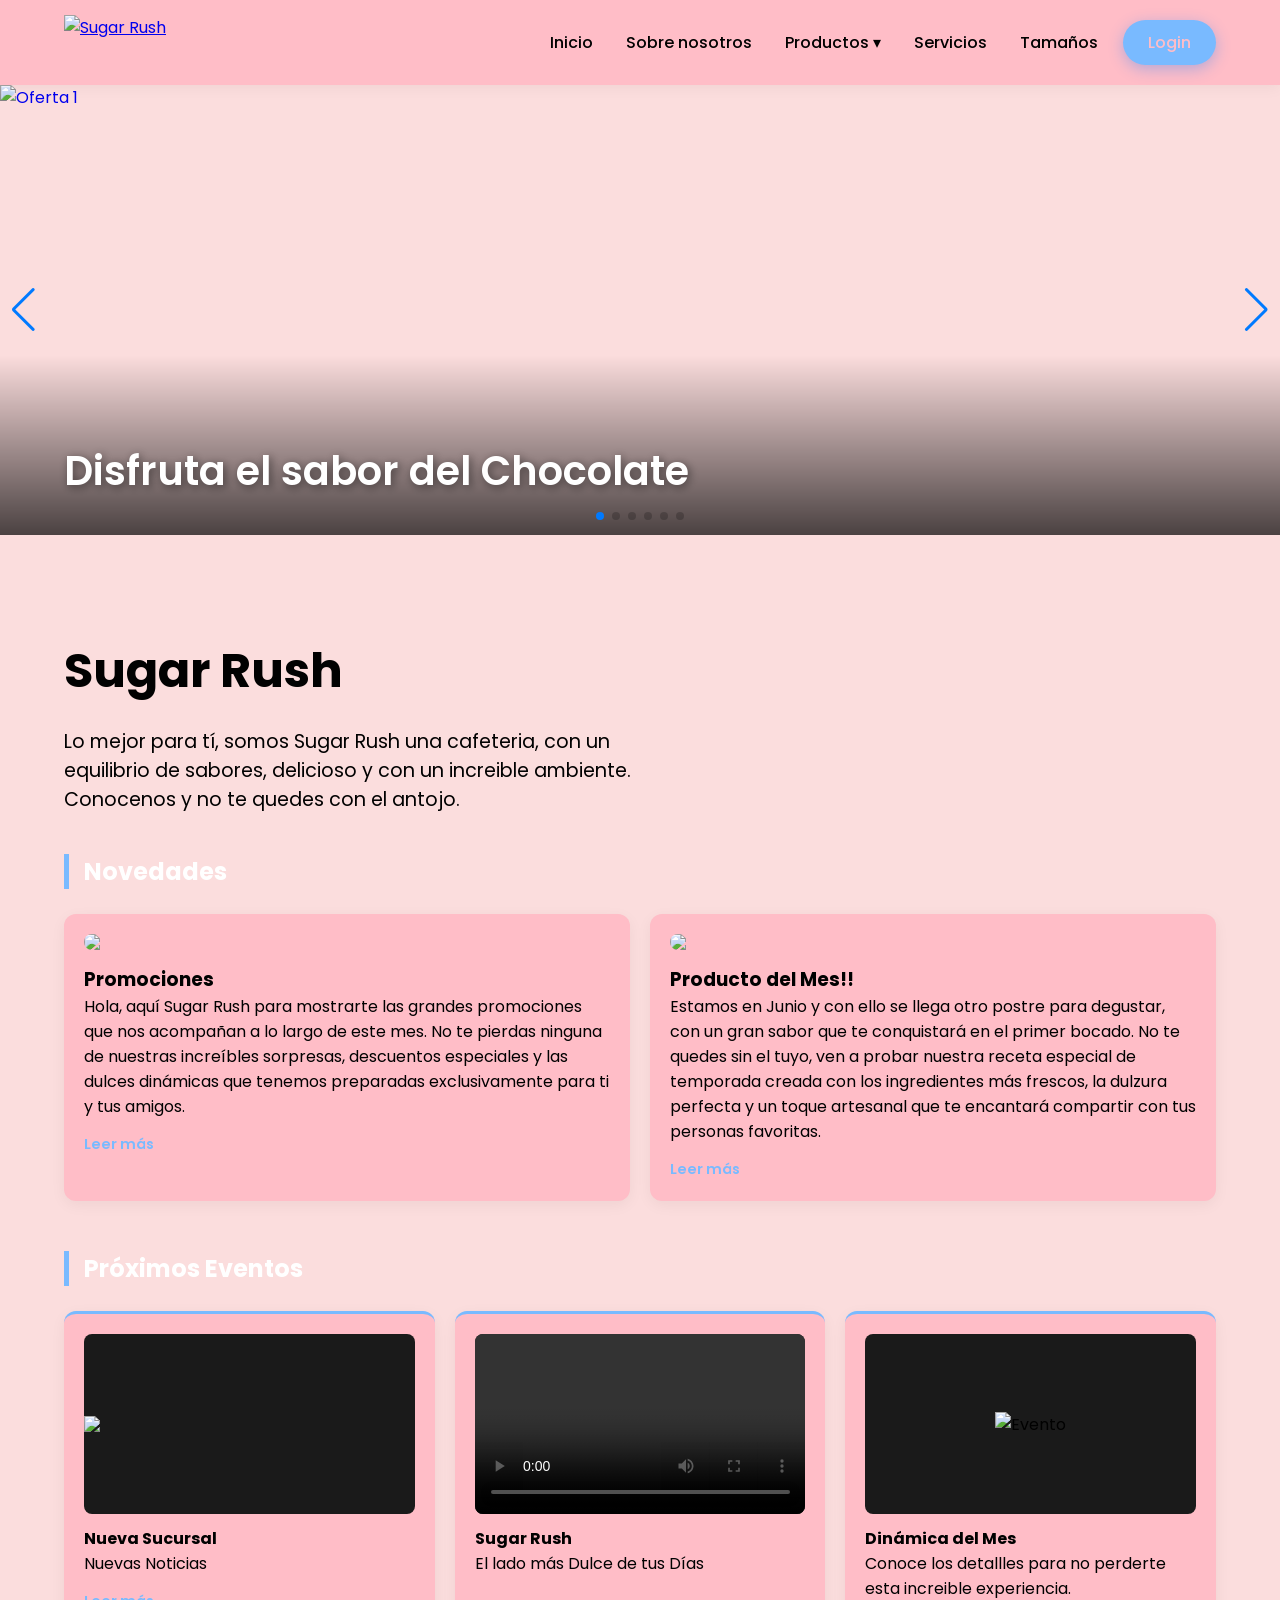
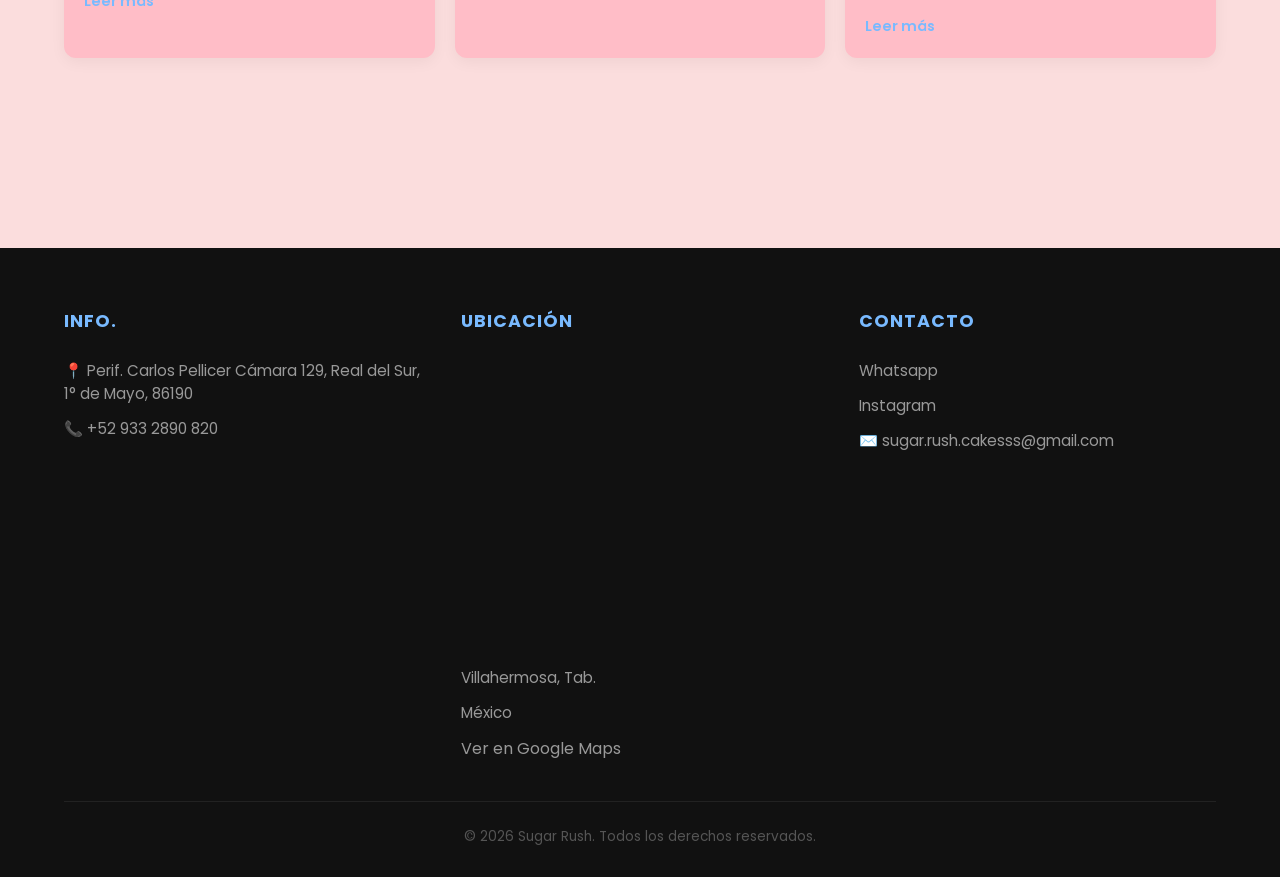
==== index.html @ f4918bc0 "Add files via upload" ====
<!DOCTYPE html>
<html lang="es">
<head>
    <meta charset="UTF-8">
    <meta name="viewport" content="width=device-width, initial-scale=1.0">
     <meta name="description" content="Página Web de una cafetería">
    <meta name="keywords" content="Químico-Biológico 3ro E">
    <meta name="author" content="Equipo 1">
    <title>Sugar Rush</title>
        <!-- Google Fonts -->
    <link href="https://fonts.googleapis.com/css2?family=Poppins:wght@300;400;600&display=swap" rel="stylesheet">
    <link rel="stylesheet" href="estilos_maquetacion.css">
    <link rel="shortcut icon" href="img/Sugar Rush.png" type="image/x-icon">
    <link rel='stylesheet' href='https://cdn-uicons.flaticon.com/4.0.0/uicons-solid-rounded/css/uicons-solid-rounded.css'>
    <link rel='stylesheet' href='https://cdn-uicons.flaticon.com/4.0.0/uicons-solid-straight/css/uicons-solid-straight.css'>
    <link rel="stylesheet" href="https://cdn.jsdelivr.net/npm/swiper@11/swiper-bundle.min.css" />
    <!-- Google tag (gtag.js) -->
<script async src="https://www.googletagmanager.com/gtag/js?id=G-XCWZX6VFYR"></script>
<script>
  window.dataLayer = window.dataLayer || [];
  function gtag(){dataLayer.push(arguments);}
  gtag('js', new Date());

  gtag('config', 'G-XCWZX6VFYR');
</script>
</head>
<body>

    <header>
        <div class="container">
            <div class="logo">
                <!-- COLOCA TU LOGO AQUÍ -->
                <a href="index.html">
                    <img src="img/Sugar Rush.png"  alt="Sugar Rush">
                </a>
            </div>

            <nav>
                <ul class="nav-menu">
                    <li><a href="index.html"><i class="fi fi-sr-home"></i>Inicio</a></li>
                    
                    
                    <li><a href="About Us.html"><i class="fi fi-sr-hat-chef"></i></i>Sobre nosotros</a></li>
                    <li class="dropdown">
                        <a href="#"><i class="fi fi-ss-pie"></i>Productos ▾</a>
                        <ul class="dropdown-content">
                            <li><a href="postres.html">Postres</a></li>
                            <li><a href="comida.html">Comidas</a></li>
                            <li><a href="Bebidas.html">Bebidas</a></li>
                        </ul>
                    <li><a href="Servicios.html"><i class="fi fi-sr-room-service"></i>Servicios</a></li>
                    <li><a href="Tamaños.html"><i class="fi fi-ss-cake-wedding"></i></i>Tamaños</a></li>
                    <li><a href="login.html" class="btn-login">Login</a></li>
                </ul>
            </nav>
        </div>
    </header>
    <!-- Banner Principal -->
<div class="swiper mainBanner">
    <div class="swiper-wrapper">
        
        <!-- Slide 1 -->
        <div class="swiper-slide">
            <a href="#" class="banner-link">
                <img src="Banner/1.png" alt="Oferta 1">
                <div class="banner-content">
                    <div class="text-box">
                        <h1>Disfruta el sabor del Chocolate</h1>
                    </div>
                </div>
            </a>
        </div>

        <!-- Slide 2 -->
        <div class="swiper-slide">
            <a href="#" class="banner-link">
                <img src="Banner/2.png" alt="Oferta 2">
                <div class="banner-content">
                    <div class="text-box">
                        
                    </div>
                </div>
            </a>
        </div>
        <!-- Slide 3 -->
        <div class="swiper-slide">
            <a href="#" class="banner-link">
                <img src="Banner/3.png" alt="Oferta 2">
                <div class="banner-content">
                    <div class="text-box">
                       
                    </div>
                </div>
            </a>
        </div>
        <!-- Slide 4 -->
        <div class="swiper-slide">
            <a href="#" class="banner-link">
                <img src="Banner/4.png" alt="Oferta 1">
                <div class="banner-content">
                    <div class="text-box">
                        
                    </div>
                </div>
            </a>
        </div>
        <!-- Slide 5 -->
        <div class="swiper-slide">
            <a href="#" class="banner-link">
                <img src="Banner/5.png" alt="Oferta 1">
                <div class="banner-content">
                    <div class="text-box">
                       
                    </div>
                </div>
            </a>
        </div>
        <!-- Slide 6 -->
        <div class="swiper-slide">
            <a href="#" class="banner-link">
                <img src="Banner/6.png" alt="Oferta 1">
                <div class="banner-content">
                    <div class="text-box">
                        <h1>No te lo pierdas</h1>
                    </div>
                </div>
            </a>
        </div>

    </div>

    <!-- Controles -->
    <div class="swiper-button-next"></div>
    <div class="swiper-button-prev"></div>
    <div class="swiper-pagination"></div>
</div>
    <main class="container" style="padding: 100px 0;">
        <h1 style="font-size: 3rem; margin-bottom: 20px;">Sugar Rush</h1>
        <p style="font-size: 1.2rem; max-width: 600px;">Lo mejor para tí, somos Sugar Rush una cafeteria, con un equilibrio de sabores, delicioso y con un increible ambiente. Conocenos y no te quedes con el antojo.</p>
        <!-- SECCIÓN DE NOTICIAS Y EVENTOS -->
        <section class="seccion-info">
            
            <!-- FILA DE 2 CUADROS (Noticias Destacadas) -->
            <h2 class="titulo-seccion">Novedades</h2>
            <div class="contenedor-dos">
                <div class="cuadro cuadro-grande">
                    <div class="imagen-placeholder"><img src="img/promo.png" width="250"></div>
                    <h3>Promociones</h3>
                    </p>Hola, aquí Sugar Rush para mostrarte las grandes promociones que nos acompañan a lo largo de este mes. No te pierdas ninguna de nuestras increíbles sorpresas, descuentos especiales y las dulces dinámicas que tenemos preparadas exclusivamente para ti y tus amigos.</p>
                    <a href="Promociones.html" class="leer-mas">Leer más</a>
                </div>
                <div class="cuadro cuadro-grande">
                    <div class="imagen-placeholder"><img src="img/cupcakesss.png" width="10"></div>
                    <h3>Producto del Mes!!</h3>
                    <p>Estamos en Junio y con ello se llega otro postre para degustar, con un gran sabor que te conquistará en el primer bocado. No te quedes sin el tuyo, ven a probar nuestra receta especial de temporada creada con los ingredientes más frescos, la dulzura perfecta y un toque artesanal que te encantará compartir con tus personas favoritas.</p>
                    
                    <a href="Producto del mes.html" class="leer-mas">Leer más</a>
                </div>
            </div>

            <!-- FILA DE 3 CUADROS (Eventos o Info Rápida) -->
            <h2 class="titulo-seccion">Próximos Eventos</h2>
            <div class="contenedor-tres">
    <!-- Cuadro con Imagen -->
    <div class="cuadro cuadro-pequeno">
        <div class="media-container">
            <img src="img/Sucursal.png" width="1000">
        </div>
        <h4>Nueva Sucursal</h4>
        <p>Nuevas Noticias</p>
        <a href="Sucursal.html" class="leer-mas">Leer más</a>
    </div>

    <!-- Cuadro con Video -->
    <div class="cuadro cuadro-pequeno">
        <div class="media-container">
            <video controls>
                <source src="Video/SugarRush.mp4" type="video/mp4">
                Tu navegador no soporta videos.
            </video>
        </div>
        <h4>Sugar Rush</h4>
        <p>El lado más Dulce de tus Días</p>
    </div>

    <!-- Cuadro con Info Rápida (Solo texto si quieres) -->
    <div class="cuadro cuadro-pequeno">
        <div class="media-container">
            <img src="img/Dinámica.png" width="" alt="Evento">
        </div>
        <h4>Dinámica del Mes</h4>
        <p>Conoce los detallles para no perderte esta increible experiencia.</p>
        <a href="Dinámica.html" class="leer-mas">Leer más</a>
    </div>
</div>
</section>
</main>      
<script>
</script>

    <footer>
        <div class="container">
            <div class="footer-grid">
                <div class="footer-col">
                    <h4>Info.</h4>
                    <p>📍 Perif. Carlos Pellicer Cámara 129, Real del Sur, 1° de Mayo, 86190</p>
                    <p>📞 +52 933 2890 820</p>
                </div>
                <div class="footer-col">
                    <h4>Ubicación</h4>
                    <iframe src="https://www.google.com/maps/embed?pb=!1m18!1m12!1m3!1d3795.2935299756!2d-92.94341752503841!3d17.965075583024074!2m3!1f0!2f0!3f0!3m2!1i1024!2i768!4f13.1!3m3!1m2!1s0x85edd7632d8386d1%3A0x7e63b1208ca6989e!2sPlaza%20Altabrisa!5e0!3m2!1sen!2smx!4v1780716049906!5m2!1sen!2smx" width="400" height="300" style="border:0;" allowfullscreen="" loading="lazy" referrerpolicy="no-referrer-when-downgrade"></iframe>
                    <p>Villahermosa, Tab.</p>
                    <p>México</p>
                    <a href="https://maps.app.goo.gl/1RHQ5aaEbW1veRnk9">Ver en Google Maps</a>
                </div>
                <div class="footer-col">
                    <h4>Contacto</h4>
                    <ul>
                        <li><a href="https://wa.me/529332890820?text=Hola,%20me%20gustaría%20recibir%20información%20sobre%20sus%20productos%20o%20servicios%20y%20horario%20de%20Sugar%20Rush." target="_blank">Whatsapp</a></li>
                        <li><a href="https://www.instagram.com/sugarushcakes._?igsh=MTA1M2V6a3djamQ3cg%3D%3D&utm_source=qr">Instagram</a></li>
                        <p>✉️ sugar.rush.cakesss@gmail.com</p>
                    </ul>
                </div>
            </div>
            <div class="footer-bottom">
                &copy; 2026 Sugar Rush. Todos los derechos reservados.
            </div>
        </div>
    </footer>
    <script src="https://cdn.jsdelivr.net/npm/swiper@11/swiper-bundle.min.js"></script>
    <script src="banner.js"></script>
</body>
</html>
---- estilos_maquetacion.css ----
/* --- 1. VARIABLES --- */
:root {
    --color-primario: #79baff; /* Color principal (azul) */
    --color-oscuro: #ffffff; /* Color oscuro para textos fuertes */
    --color-texto: #010101; /* Color general del texto */
    --blanco: #ffbdc7; /* Color blanco */
    --sombra: 0 10px 30px rgba(246, 204, 255, 0.1); /* Sombra suave */
    --transicion: all 0.4s cubic-bezier(0.165, 0.84, 0.44, 1); /* Animación suave */
}

/* Reset básico para quitar márgenes por defecto */
* {
    margin: 0;
    padding: 0;
    box-sizing: border-box; /* Evita que el padding rompa tamaños */
}

/* Configuración general del body */
body {
    font-family: 'Poppins', sans-serif; /* Fuente */
    background-color: #fbdddd; /* Fondo claro */
    color: var(--color-texto); /* Color del texto */
    display: flex;
    flex-direction: column;
    min-height: 100vh; /* Para que el footer quede abajo */
}

/* Contenedor centrado */
.container {
    width: 90%;
    max-width: 1200px; /* Ancho máximo */
    margin: 0 auto; /* Centrar */
}

/* --- 2. HEADER Y LOGO --- */
header {
    background: var(--blanco); /* Fondo blanco */
    padding: 15px 0;
    box-shadow: 0 2px 15px rgba(0,0,0,0.05); /* Sombra ligera */
    position: sticky; /* Se queda fijo arriba */
    top: 0;
    z-index: 1000; /* Siempre encima */
}

/* Alinea logo y menú */
header .container {
    display: flex;
    justify-content: space-between;
    align-items: center;
}

/* CONFIGURACIÓN DEL LOGO */
.logo img {
    height: 55px; /* Tamaño del logo */
    width: auto;
    display: block;
}

/* --- 3. NAVEGACIÓN Y MENÚ --- */
.nav-menu {
    display: flex; /* Menú en fila */
    list-style: none; /* Quita viñetas */
    align-items: center;
}

/* Separación entre opciones */
.nav-menu > li {
    margin-left: 25px;
    position: relative; /* Necesario para submenú */
}

/* Estilo de enlaces */
.nav-menu a {
    text-decoration: none;
    color: var(--color-oscuro);
    font-weight: 500;
    padding: 10px 0;
    transition: var(--transicion);
    display: block;

    /* Permite alinear iconos con texto */
    display: inline-flex; 
    align-items: center; 
    gap: 8px; 
    text-decoration: none; 
    color: inherit;
}

/* Línea animada debajo del menú */
.nav-menu > li > a::after {
    content: '';
    position: absolute;
    width: 0; /* Empieza invisible */
    height: 2px;
    bottom: 0;
    left: 0;
    background-color: var(--color-primario);
    transition: var(--transicion);
}

/* Cuando pasas el mouse aparece la línea */
.nav-menu > li:hover > a::after {
    width: 100%;
}

/* Cambio de color al pasar el mouse */
.nav-menu a:hover {
    color: var(--color-primario);
}

/* --- 4. SUBMENÚ DESPLEGABLE --- */
.dropdown-content {
    position: absolute;
    top: 120%; /* Debajo del menú */
    left: -20px;
    background: var(--blanco);
    min-width: 220px;
    padding: 15px 0;
    list-style: none;
    border-radius: 12px; /* Bordes redondeados */
    box-shadow: var(--sombra);

    /* Oculto por defecto */
    opacity: 0;
    visibility: hidden;
    transform: translateY(20px); /* Baja un poco */
    transition: var(--transicion);
}

/* Mostrar el submenú al pasar el mouse */
.dropdown:hover .dropdown-content {
    opacity: 1;
    visibility: visible;
    transform: translateY(0);
}

/* Estilo de opciones del submenú */
.dropdown-content li a {
    padding: 12px 25px;
    font-size: 0.9rem;
    color: var(--color-texto);
    font-weight: 400;
}

/* Hover en submenú */
.dropdown-content li a:hover {
    background-color: #f8faff;
    color: var(--color-primario);
    padding-left: 30px; /* Se mueve a la derecha */
}

/* Botón Login resaltado */
.btn-login {
    background-color: var(--color-primario);
    color: var(--blanco) !important;
    padding: 10px 25px !important;
    border-radius: 50px; /* Forma redonda */
    box-shadow: 0 4px 15px rgba(0, 123, 255, 0.3);
}

/* Efecto hover del botón */
.btn-login:hover {
    transform: translateY(-2px); /* Se levanta */
    box-shadow: 0 6px 20px rgba(0, 123, 255, 0.4);
}

/* --- 5. RESPONSIVE --- */
@media (max-width: 850px) {

    /* Header en columna */
    header .container {
        flex-direction: column;
        gap: 20px;
    }

    /* Menú se adapta */
    .nav-menu {
        flex-wrap: wrap;
        justify-content: center;
    }

    .nav-menu li {
        margin: 5px 15px;
    }

    /* Submenú en móvil */
    .dropdown-content {
        position: static; /* Ya no flotante */
        box-shadow: none;
        opacity: 1;
        visibility: visible;
        transform: none;
        display: none; /* Oculto */
        background: #f1f1f1;
    }

    /* Mostrar al hacer hover */
    .dropdown:hover .dropdown-content {
        display: block;
    }
}

/* --- 6. FOOTER 3 COLUMNAS --- */
footer {
    background: #111;
    color: #fff;
    padding: 60px 0 30px;
    margin-top: auto; /* Empuja el footer abajo */
}

/* Grid para dividir en columnas */
.footer-grid {
    display: grid;
    grid-template-columns: repeat(auto-fit, minmax(250px, 1fr)); /* Responsive */
    gap: 40px;
    margin-bottom: 40px;
}

/* Títulos del footer */
.footer-col h4 {
    color: var(--color-primario);
    margin-bottom: 25px;
    font-size: 1.1rem;
    text-transform: uppercase;
    letter-spacing: 1px;
}

/* Texto del footer */
.footer-col p, .footer-col li {
    color: #999;
    font-size: 0.95rem;
    margin-bottom: 12px;
}

/* Quita viñetas */
.footer-col ul { 
    list-style: none; 
}

/* Enlaces del footer */
.footer-col a {
    color: #999;
    text-decoration: none;
    transition: var(--transicion);
}

/* Hover enlaces */
.footer-col a:hover {
    color: var(--blanco);
}

/* Parte inferior del footer */
.footer-bottom {
    text-align: center;
    border-top: 1px solid #222;
    padding-top: 25px;
    color: #555;
    font-size: 0.85rem;
}
/* ESTILOS CSS PARA ESTA SECCIÓN (Agrégalos a tu bloque <style>) */

    .seccion-info {
        padding: 40px 0;
    }

    .titulo-seccion {
        margin-bottom: 25px;
        color: var(--color-oscuro);
        border-left: 5px solid var(--color-primario);
        padding-left: 15px;
    }

    /* Contenedores Flexbox */
    .contenedor-dos, .contenedor-tres {
        display: flex;
        gap: 20px;
        flex-wrap: wrap; /* Para que sea responsivo */
        margin-bottom: 50px;
    }

    /* Estilo base de los cuadros */
    .cuadro {
        background: var(--blanco);
        border-radius: 12px;
        padding: 20px;
        box-shadow: 0 4px 15px rgba(0,0,0,0.05);
        transition: transform 0.3s ease;
    }

    .cuadro:hover {
        transform: translateY(-5px);
    }

    /* Tamaños específicos */
    .cuadro-grande {
        flex: 1 1 calc(50% - 20px); /* 2 cuadros por fila */
        min-width: 200px;
    }

    .cuadro-pequeno {
        flex: 1 1 calc(33.33% - 20px); /* 3 cuadros por fila */
        min-width: 250px;
        border-top: 3px solid var(--color-primario);
        align-items: center;
    }
.imagen-placeholder {
    width: 100%;
    height: auto;       /* Ya no obligamos a que mida 200px */
    overflow: hidden;
    border-radius: 8px;
    margin-bottom: 15px;
}

.imagen-placeholder img {
    width: 100%;        /* Ocupa todo el ancho disponible */
    height: auto;       /* Mantiene su proporción natural */
    display: block;
}
  
    /* Elementos internos 
    .imagen-placeholder {
        background: #eee;
        height: 150px;
        display: flex;
        align-items: center;
        justify-content: center;
        border-radius: 8px;
        margin-bottom: 15px;
        color: #888;
    }*/

    .leer-mas {
        display: inline-block;
        margin-top: 15px;
        color: var(--color-primario);
        text-decoration: none;
        font-weight: 600;
        font-size: 0.9rem;
    }
    /* Contenedor universal para fotos y videos */
.media-container {
    width: 100%;
    height: 180px;         /* Altura fija para que los 3 cuadros estén parejos */
    background-color: #1a1a1a; /* Fondo oscuro para resaltar el contenido */
    display: flex;
    align-items: center;
    justify-content: center;
    border-radius: 8px;
    margin-bottom: 12px;
    overflow: hidden;
}

/* Ajuste para que se vea TODO (Imagen) */
.media-container img {
    max-width: 100%;
    max-height: 100%;
    object-fit: contain;   /* ESTA ES LA CLAVE: No corta nada */
}

/* Ajuste para que se vea TODO (Video) */
.media-container video {
    width: 100%;
    height: 100%;
    object-fit: contain;   /* ESTA ES LA CLAVE: Muestra el video completo */
    outline: none;
}
/* --- ESTILOS DEL BANNER --- */
.mainBanner {
    width: 100%;
    height: 450px; /* Altura ideal tipo e-commerce */
    position: relative;
}

.mainBanner .swiper-slide {
    position: relative;
    overflow: hidden;
}

.mainBanner img {
    width: 100%;
    height: 100%;
    object-fit: cover; /* Ajuste perfecto de la imagen */
    object-position: center;
}

/* Capa de contenido sobre la imagen */
.banner-content {
    position: absolute;
    top: 0;
    left: 0;
    width: 100%;
    height: 100%;
    display: flex;
    align-items: center; /* Centrado vertical */
    padding-left: 10%; /* Alineado a la izquierda como ML */
    background: linear-gradient(to right, rgba(0,0,0,0.4), transparent); /* Degradado para legibilidad */
}

.text-box {
    color: white;
    max-width: 500px;
}

.text-box span {
    font-size: 0.9rem;
    font-weight: 600;
    letter-spacing: 2px;
    color: var(--color-primario);
}

.text-box h1 {
    font-size: 3rem;
    margin: 10px 0 20px;
    line-height: 1.1;
}

.btn-comprar {
    padding: 12px 30px;
    background: var(--color-primario);
    border: none;
    color: white;
    font-weight: 600;
    border-radius: 5px;
    cursor: pointer;
    transition: transform 0.3s;
}

.btn-comprar:hover {
    transform: scale(1.05);
}

/* --- RESPONSIVE --- */
@media (max-width: 768px) {
    .mainBanner { height: 300px; }
    .text-box h1 { font-size: 1.8rem; }
    .banner-content { padding-left: 5%; }
}
/* --- ESTILOS DEL BANNER --- */
.mainBanner {
    width: 100%;
    height: 450px;
    position: relative;
}

/* Hace que todo el slide sea clickable */
.banner-link {
    text-decoration: none;
    display: block;
    width: 100%;
    height: 100%;
    position: relative;
}

.mainBanner .swiper-slide {
    position: relative;
    overflow: hidden;
}

.mainBanner img {
    width: 100%;
    height: 100%;
    object-fit: cover;
    object-position: center;
    transition: transform 0.5s ease; /* Efecto zoom opcional */
}

/* Zoom suave al pasar el mouse por el banner */
.banner-link:hover img {
    transform: scale(1.05);
}

/* Capa de contenido: Alineada ABAJO a la IZQUIERDA */
.banner-content {
    position: absolute;
    top: 0;
    left: 0;
    width: 100%;
    height: 100%;
    display: flex;
    align-items: flex-end; /* Mueve el texto al fondo */
    justify-content: flex-start; /* Mueve el texto a la izquierda */
    padding: 40px 5%; /* Espacio desde los bordes */
    /* Degradado oscuro desde abajo para que el texto blanco se lea perfecto */
    background: linear-gradient(to top, rgba(0,0,0,0.7) 0%, transparent 40%);
    box-sizing: border-box;
}

.text-box {
    color: white;
    max-width: 80%;
}

.text-box h1 {
    font-size: 2.5rem;
    margin: 0;
    line-height: 1.2;
    font-weight: 600;
    /* Sombra de apoyo */
    text-shadow: 2px 2px 10px rgba(0,0,0,0.5);
}

/* --- RESPONSIVE --- */
@media (max-width: 768px) {
    .mainBanner { height: 300px; }
    .text-box h1 { font-size: 1.5rem; }
    .banner-content { padding: 20px 5%; }
}
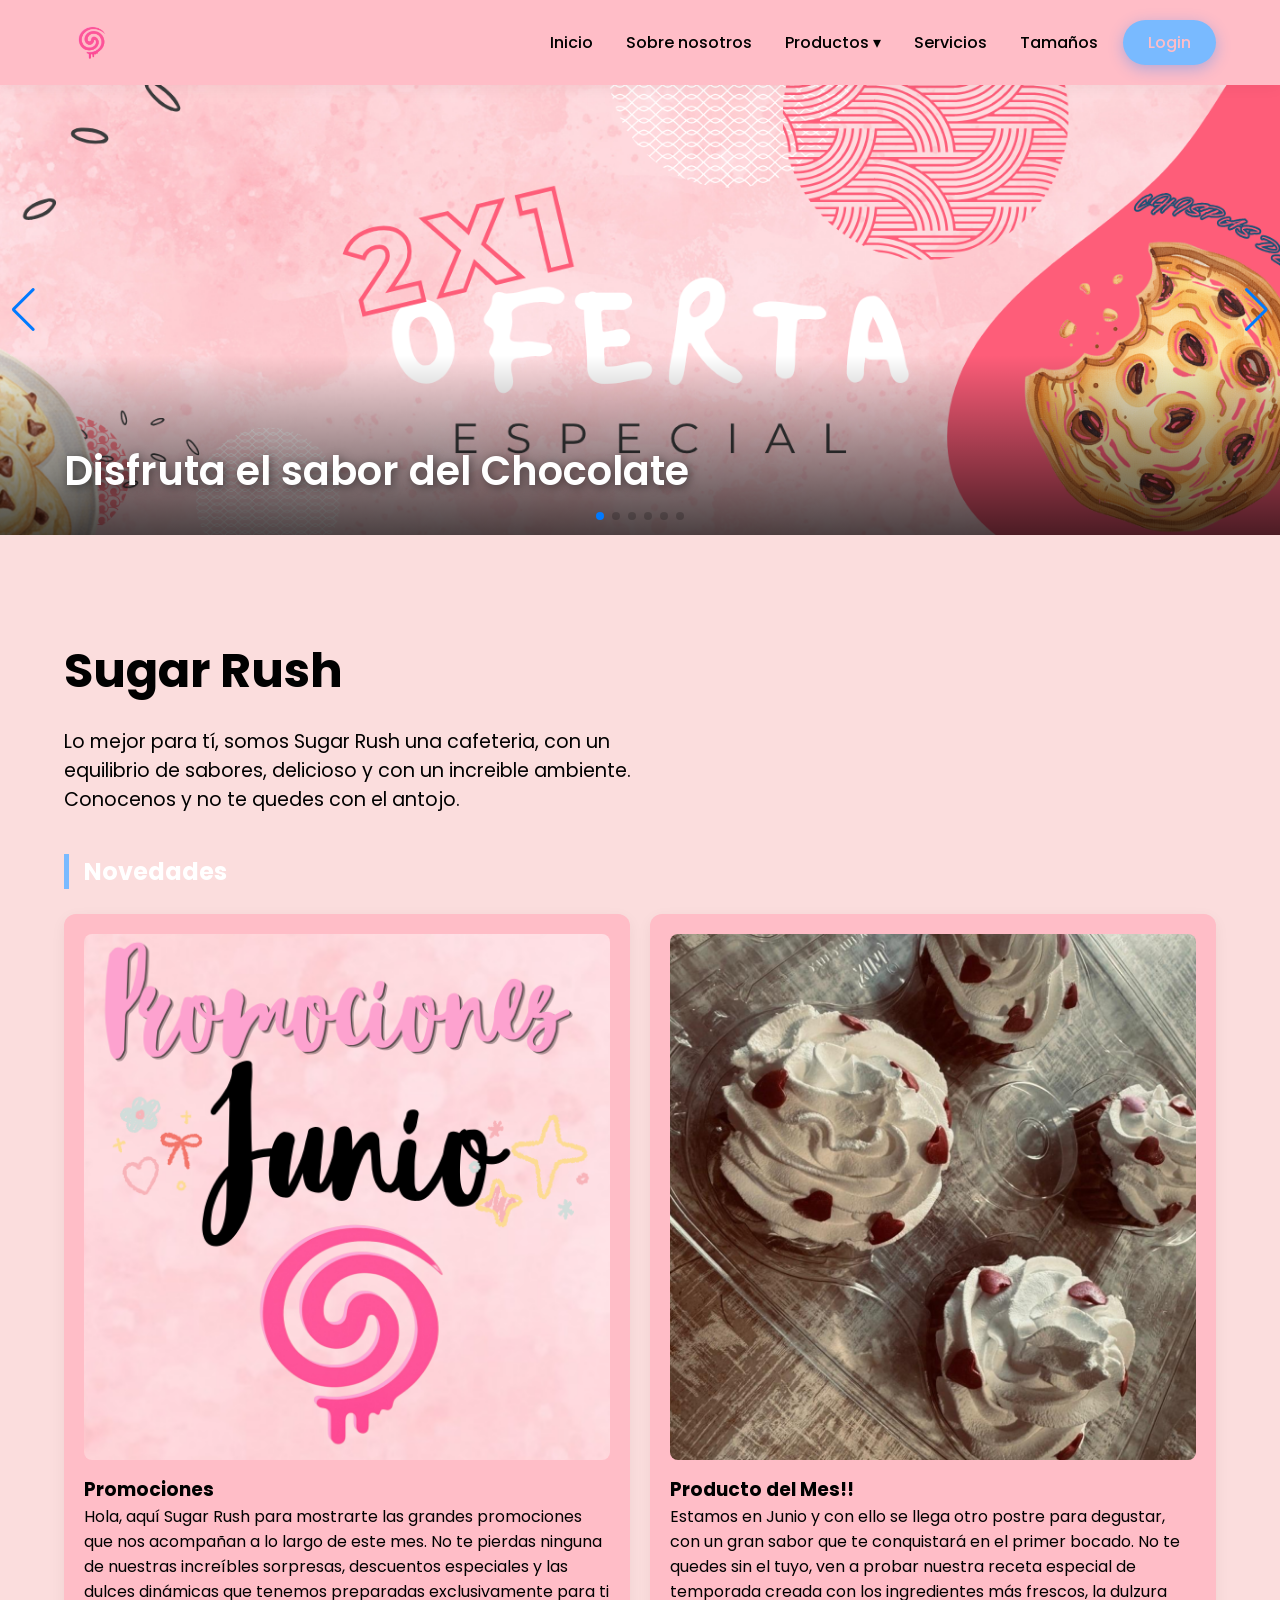
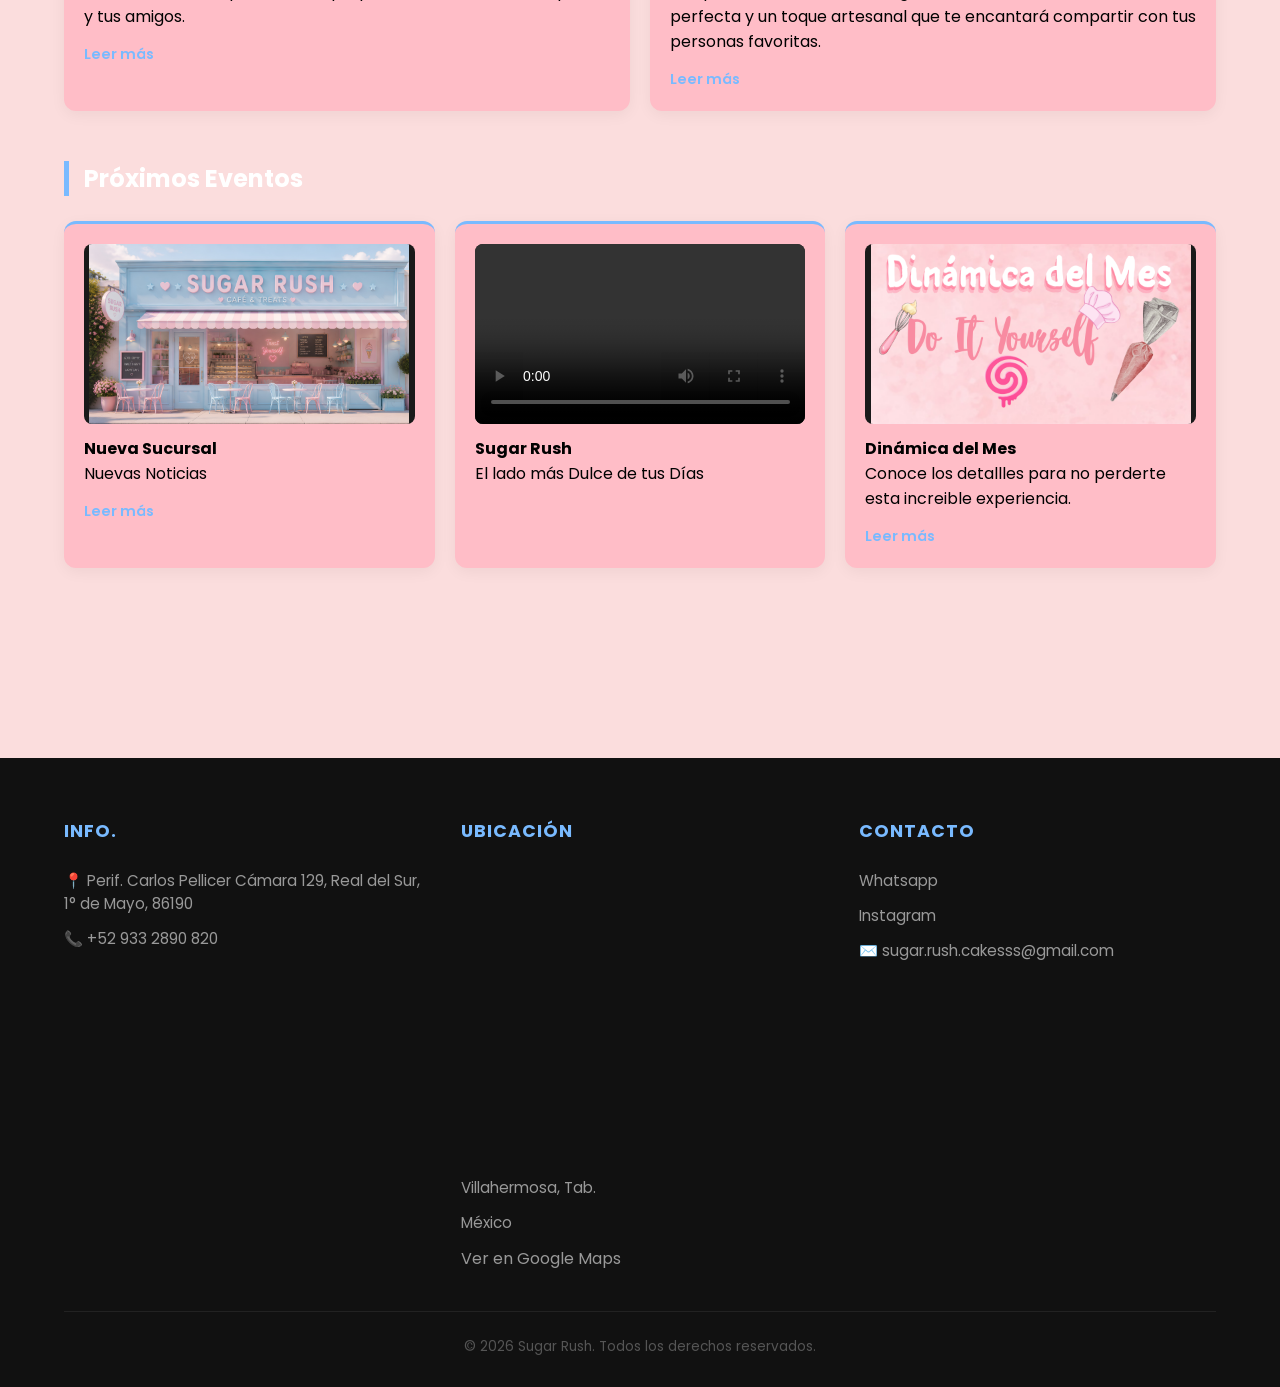
==== commit 461d27ec: "Add files via upload" ====
--- a/index.html
+++ b/index.html
@@ -44,7 +44,7 @@
                     <li class="dropdown">
                         <a href="#"><i class="fi fi-ss-pie"></i>Productos ▾</a>
                         <ul class="dropdown-content">
-                            <li><a href="postres.html">Postres</a></li>
+                            <li><a href="Postres.html">Postres</a></li>
                             <li><a href="comida.html">Comidas</a></li>
                             <li><a href="Bebidas.html">Bebidas</a></li>
                         </ul>
